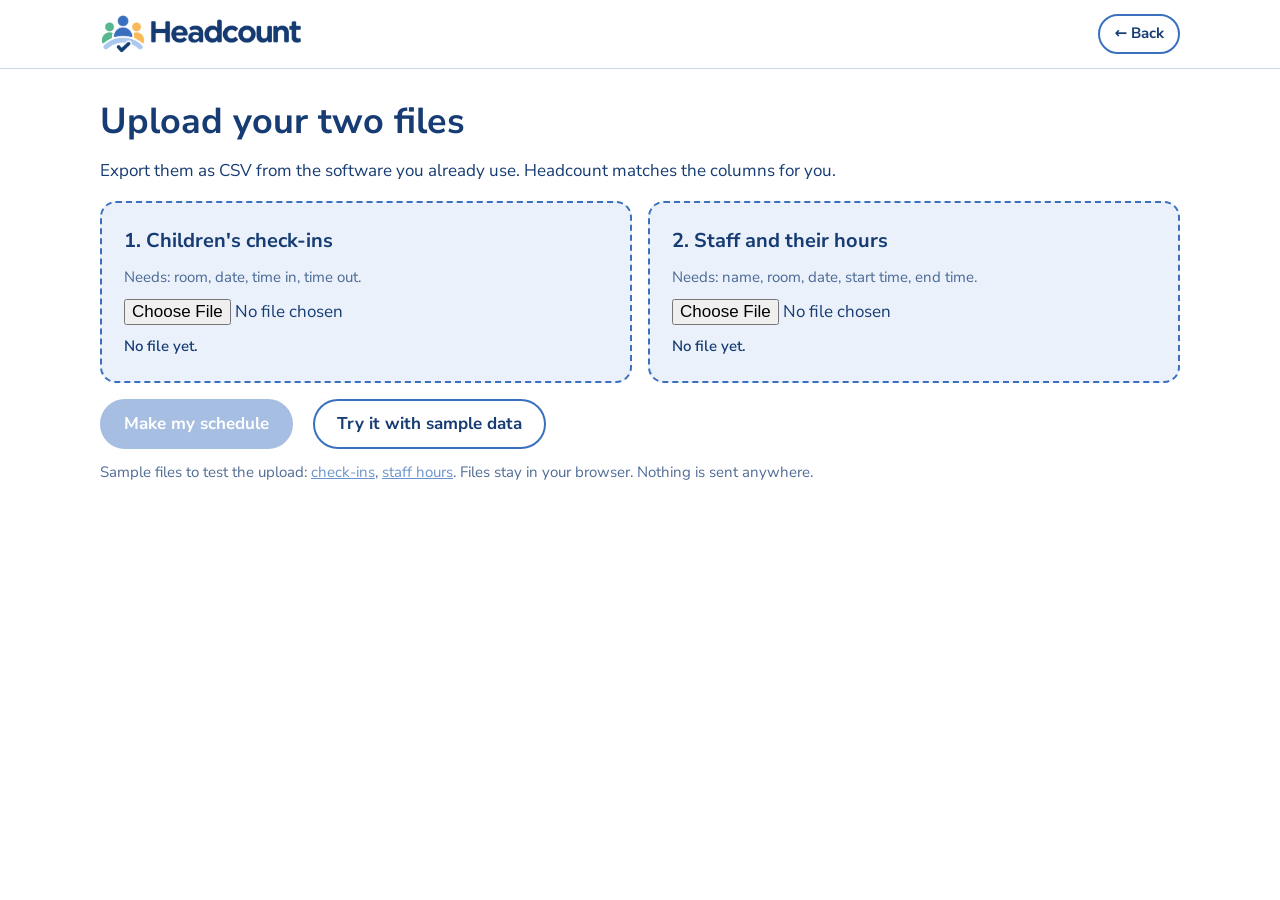
==== app.html @ 4be05e58 "Add files via upload" ====
<!doctype html>
<html lang="en">
<head>
<meta charset="utf-8">
<meta name="viewport" content="width=device-width, initial-scale=1">
<title>Headcount: build a schedule</title>
<link rel="icon" href="logo.png">
<link rel="stylesheet" href="https://fonts.googleapis.com/css2?family=Nunito+Sans:opsz,wght@6..12,400;6..12,600;6..12,700;6..12,800&display=swap">
<link rel="stylesheet" href="styles.css">
</head>
<body>

<div class="top"><div class="wrap">
  <a href="index.html"><img src="logo.png" alt="Headcount home" width="1200" height="236"></a>
  <a class="btn small" href="index.html">&larr; Back</a>
</div></div>

<main class="tool wrap">

  <section id="uploadSection">
    <h2>Upload your two files</h2>
    <p>Export them as CSV from the software you already use. Headcount matches the columns for you.</p>
    <div class="uploads">
      <div class="drop" id="dropAtt">
        <h3>1. Children's check-ins</h3>
        <span class="muted">Needs: room, date, time in, time out.</span>
        <input type="file" id="fileAtt" accept=".csv,text/csv">
        <p class="status" id="statusAtt">No file yet.</p>
        <details id="detAtt" hidden><summary>Columns look wrong? Match them here</summary><div class="maps" id="mapAtt"></div></details>
      </div>
      <div class="drop" id="dropStf">
        <h3>2. Staff and their hours</h3>
        <span class="muted">Needs: name, room, date, start time, end time.</span>
        <input type="file" id="fileStf" accept=".csv,text/csv">
        <p class="status" id="statusStf">No file yet.</p>
        <details id="detStf" hidden><summary>Columns look wrong? Match them here</summary><div class="maps" id="mapStf"></div></details>
      </div>
    </div>
    <div class="actions">
      <button type="button" class="btn primary" id="go" disabled>Make my schedule</button>
      <button type="button" class="btn" id="useSample">Try it with sample data</button>
      <span class="muted">Sample files to test the upload: <a href="sample_checkin_report.csv">check-ins</a>, <a href="sample_staff_timecards.csv">staff hours</a>. Files stay in your browser. Nothing is sent anywhere.</span>
    </div>
  </section>

  <div id="results" hidden>
  <div class="tool" style="padding-block:0">

    <section>
      <p class="note" id="sampleNote" hidden><strong>Sample data.</strong> A fictional center: 8 classrooms, 123 children, 27 staff. The savings below show how the tool works. They are not evidence about a real center.</p>
      <p class="summary" id="summary"></p>
      <div class="tiles" id="tiles"></div>
      <div class="actions">
        <label class="field">Safety cushion
          <select id="buffer"><option value="0">Plan to the busiest day seen</option><option value="1" selected>Busiest day + 1 child per room</option><option value="2">Busiest day + 2 children per room</option></select>
        </label>
        <label class="field">Average hourly wage ($)
          <input type="number" id="wage" value="15" min="7" max="60" step="0.5" style="width:120px">
        </label>
      </div>
      <p class="muted" id="testNote"></p>
    </section>

    <section>
      <div class="bar">
        <h2 id="calTitle">The schedule</h2>
        <div class="seg" id="daySeg" role="group" aria-label="Day of the week"></div>
      </div>
      <div class="legend">
        <span><i class="key kids"></i>Children in the room (number = headcount)</span>
        <span><i class="key home"></i>Staff in their own room</span>
        <span><i class="key moved"></i>Staff helping another room</span>
        <span><i class="key merged"></i>Two rooms combined</span>
        <span><i class="key gap"></i>Short-staffed</span>
      </div>
      <div class="pickbar" id="pickbar"><span class="muted">Click any staff card, then mark them as called out to see the day get repaired.</span></div>
      <div id="repairBox" hidden></div>
      <div class="cal-scroll clickable" id="calendar"></div>
      <p class="muted" id="unusedNote"></p>
    </section>

    <section>
      <div class="bar">
        <h2>Teachers required vs scheduled</h2>
        <label class="field">Age group <select id="unitSel"></select></label>
      </div>
      <div class="panel">
        <p class="muted" id="chartSub"></p>
        <div class="legend">
          <span><i class="sw need"></i>Teachers the law requires (forecast)</span>
          <span><i class="sw"></i>Headcount schedule</span>
          <span><i class="sw cur"></i>The hours in your staff file</span>
          <span><i class="sw short"></i>Your staff file is below ratio here</span>
        </div>
        <div class="chartbox" id="chartbox"><svg id="chart" viewBox="0 0 960 300" role="img" aria-label="Teachers required versus scheduled through the day"></svg><div class="tip" id="tip" hidden></div></div>
        <details><summary>View as table</summary><div class="scroll"><table id="chartTable"></table></div></details>
      </div>
    </section>

    <section>
      <details class="panel"><summary>Rooms and the rules applied to them</summary>
        <div class="scroll"><table id="roomTable"></table></div>
        <p class="muted">North Carolina ratios and group sizes. Rooms in the same age band may be combined before 8:30am and after 4pm when the combined group fits the maximum size. Breaks, staff qualifications and nap-time rules are not modeled yet. Check every rule against the current state code before relying on it.</p>
      </details>
    </section>

  </div>
  </div>
</main>

<script src="engine.js"></script>
<script src="calendar.js"></script>
<script src="sample_data.js"></script>
<script src="app.js"></script>
</body>
</html>
---- styles.css ----
/* ---- Headcount brand ----
   Text is navy. Fills are light blue, yellow, green and white.
   Avenir Next is used where it is installed (Mac, iPhone); Nunito Sans is the look-alike everywhere else. */
:root {
  --navy: #163c73;
  --blue: #3a70be;
  --yellow: #fab95b;
  --green: #59b791;          /* sampled from the logo; swap here if the brand green changes */
  --white: #ffffff;
  --tint: #eaf1fb;           /* light blue, 10% of --blue on white */
  --tint-2: #d3e2f6;
  --line: #c9d8ee;
  --red: #c8372d;            /* only for "short-staffed" warnings */
  --font: "Avenir Next", "Avenir", "Nunito Sans", "Segoe UI", system-ui, sans-serif;
}
* { box-sizing: border-box; }
html { scroll-behavior: smooth; }
@media (prefers-reduced-motion: reduce) { html { scroll-behavior: auto; } }
body { margin: 0; background: var(--white); color: var(--navy); font-family: var(--font); font-size: 17px; line-height: 1.55; }
img { max-width: 100%; }
[hidden] { display: none !important; }
h1, h2, h3, p { margin: 0; }
h2 { font-size: clamp(26px, 3.4vw, 36px); line-height: 1.15; font-weight: 700; text-wrap: balance; }
h3 { font-size: 20px; font-weight: 700; }
a { color: var(--blue); }
:focus-visible { outline: 3px solid var(--yellow); outline-offset: 2px; }
.wrap { width: 100%; max-width: 1120px; margin-inline: auto; padding-inline: 20px; }
.muted { opacity: .75; font-size: 15px; }

/* buttons */
.btn { display: inline-flex; align-items: center; justify-content: center; gap: 8px; font: inherit; font-weight: 700; cursor: pointer; border-radius: 999px; border: 2px solid var(--blue); background: var(--white); color: var(--navy); padding: 10px 22px; text-decoration: none; }
.btn:hover { background: var(--tint); }
.btn.primary { background: var(--blue); color: var(--white); }
.btn.primary:hover { background: var(--navy); border-color: var(--navy); }
.btn.big { font-size: 24px; padding: 18px 44px; background: var(--yellow); border-color: var(--yellow); color: var(--navy); }
.btn.big:hover { background: var(--green); border-color: var(--green); }
.btn.small { font-size: 15px; padding: 6px 14px; }
.btn:disabled { opacity: .45; cursor: not-allowed; }

/* ---------- landing page ---------- */
.hero { min-height: 78vh; display: flex; flex-direction: column; align-items: center; justify-content: center; gap: 22px; text-align: center; padding-block: 48px; }
.hero img { width: min(640px, 86vw); height: auto; }
.hero .sub { font-size: clamp(20px, 2.6vw, 28px); max-width: 26ch; line-height: 1.3; }
.hero .cue { margin-top: 18px; font-size: 15px; font-weight: 700; color: var(--blue); text-decoration: none; }
.hook { background: var(--blue); color: var(--white); padding-block: 64px; }
.hook .wrap { display: grid; grid-template-columns: auto 1fr; gap: 12px 40px; align-items: center; }
.hook .num { font-size: clamp(88px, 14vw, 168px); font-weight: 800; line-height: .9; color: var(--yellow); }
.hook .claim { font-size: clamp(22px, 2.8vw, 32px); line-height: 1.25; font-weight: 600; max-width: 24ch; }
.hook .src { grid-column: 1 / -1; font-size: 15px; opacity: .9; }
.about { padding-block: 64px; }
.about .wrap { display: flex; flex-direction: column; gap: 28px; }
.about p.lead { font-size: clamp(19px, 2vw, 22px); max-width: 62ch; }
.steps { display: grid; grid-template-columns: repeat(auto-fit, minmax(240px, 1fr)); gap: 16px; padding: 0; margin: 0; list-style: none; counter-reset: step; }
.steps li { counter-increment: step; background: var(--tint); border-radius: 16px; padding: 20px; display: flex; flex-direction: column; gap: 6px; }
.steps li::before { content: counter(step); width: 36px; height: 36px; border-radius: 50%; display: grid; place-items: center; font-weight: 800; background: var(--yellow); }
.steps li:nth-child(2)::before { background: var(--green); }
.steps li:nth-child(3)::before { background: var(--blue); color: var(--white); }
.demo { background: var(--tint); padding-block: 64px; }
.demo .wrap { display: flex; flex-direction: column; gap: 18px; }
.cta { padding-block: 80px; text-align: center; display: flex; flex-direction: column; align-items: center; gap: 18px; }
footer { padding-block: 28px; font-size: 14px; opacity: .75; text-align: center; }

/* ---------- shared: day picker, legend ---------- */
.bar { display: flex; flex-wrap: wrap; gap: 12px 24px; align-items: center; justify-content: space-between; }
.seg { display: inline-flex; flex-wrap: wrap; border: 2px solid var(--blue); border-radius: 999px; overflow: hidden; background: var(--white); }
.seg button { font: inherit; font-weight: 700; border: 0; background: transparent; color: var(--navy); padding: 8px 18px; cursor: pointer; }
.seg button[aria-pressed="true"] { background: var(--blue); color: var(--white); }
.legend { display: flex; flex-wrap: wrap; gap: 8px 20px; font-size: 15px; }
.legend span { display: inline-flex; align-items: center; gap: 8px; }
.key { width: 22px; height: 16px; border-radius: 5px; display: inline-block; }
.key.kids { background: linear-gradient(90deg, rgba(58,112,190,.25), rgba(58,112,190,.85)); }
.key.home { background: var(--green); }
.key.moved { background: var(--yellow); }
.key.gap { background: var(--white); border: 2px dashed var(--red); }
.key.merged { background: repeating-linear-gradient(135deg, var(--white) 0 4px, var(--tint-2) 4px 8px); border: 1px solid var(--blue); }

/* ---------- the calendar ---------- */
.cal-scroll { max-width: 100%; padding-bottom: 14px; overflow-x: auto; background: var(--white); border-radius: 16px; border: 1px solid var(--line); }
.cal { display: grid; grid-template-columns: 58px repeat(var(--cols), minmax(190px, 1fr)); min-width: calc(58px + var(--cols) * 190px); }
.cal-head { height: 58px; padding: 8px 10px; border-bottom: 1px solid var(--line); display: flex; flex-direction: column; justify-content: center; line-height: 1.2; position: sticky; top: 0; background: var(--white); z-index: 3; }
.cal-head strong { font-size: 16px; }
.cal-head span { font-size: 12.5px; opacity: .75; }
.cal-col { border-left: 1px solid var(--line); min-width: 0; }
.cal-body { position: relative; }
.cal-gutter .cal-hour { position: absolute; right: 8px; transform: translateY(-50%); font-size: 12px; font-weight: 600; opacity: .7; white-space: nowrap; }
.cal-gutter .cal-hour:first-child { transform: none; }
.cal-lines { position: absolute; inset: 0; background-image: linear-gradient(to bottom, var(--line) 1px, transparent 1px); }
.cal-band { position: absolute; top: 0; bottom: 0; left: 0; width: 30%; }
.cal-kids { position: absolute; left: 3px; right: 3px; display: flex; align-items: flex-start; justify-content: center; padding-top: 3px; font-size: 13px; font-weight: 800; color: var(--navy); }
.cal-kids.dark { color: var(--white); }
.cal-merged { position: absolute; left: 3px; right: 3px; background: repeating-linear-gradient(135deg, transparent 0 5px, rgba(255,255,255,.55) 5px 10px); border-left: 3px solid var(--navy); pointer-events: none; }
.cal-staff { position: absolute; top: 0; bottom: 0; left: 30%; right: 4px; }
.cal-card { position: absolute; font: inherit; text-align: left; border: 0; border-radius: 8px; padding: 4px 6px; overflow: hidden; color: var(--navy); background: var(--green); display: flex; flex-direction: column; gap: 1px; cursor: default; box-shadow: 0 0 0 1.5px var(--white); }
.cal-card.moved { background: var(--yellow); }
.cal-card .nm { font-size: 12.5px; font-weight: 800; line-height: 1.15; }
.cal-card .tm { font-size: 11px; line-height: 1.15; opacity: .85; }
.cal-card.narrow { flex-direction: row; align-items: flex-start; padding: 5px 2px; }
.cal-card.narrow .nm { writing-mode: vertical-rl; white-space: nowrap; font-size: 13px; }
.cal-card.narrow .tm { display: none; }
.cal-card.changed { box-shadow: 0 0 0 3px var(--navy); z-index: 2; }
.cal-card.picked { box-shadow: 0 0 0 3px var(--blue), 0 4px 12px rgba(22,60,115,.35); z-index: 2; }
.clickable .cal-card { cursor: pointer; }
.clickable .cal-card:hover { filter: brightness(1.06); box-shadow: 0 0 0 2px var(--navy); }
.cal-gap { position: absolute; left: 0; right: 0; border: 2px dashed var(--red); border-radius: 8px; background: rgba(255,255,255,.92); color: var(--red); font-size: 11.5px; font-weight: 800; line-height: 1.2; padding: 3px 6px; z-index: 1; overflow: hidden; }

/* ---------- the tool page ---------- */
.top { border-bottom: 1px solid var(--line); }
.top .wrap { display: flex; align-items: center; justify-content: space-between; gap: 16px; padding-block: 14px; }
.top img { height: 40px; width: auto; display: block; }
.tool { display: flex; flex-direction: column; gap: 36px; padding-block: 32px 72px; }
section { display: flex; flex-direction: column; gap: 16px; }
section > *, .wrap > *, .tool > * { min-width: 0; }
.uploads { display: grid; grid-template-columns: repeat(auto-fit, minmax(300px, 1fr)); gap: 16px; }
.drop { border: 2px dashed var(--blue); border-radius: 16px; background: var(--tint); padding: 22px; display: flex; flex-direction: column; gap: 10px; }
.drop.over { background: var(--tint-2); }
.drop.ready { border-style: solid; border-color: var(--green); }
.drop input[type="file"] { font: inherit; color: var(--navy); max-width: 100%; }
.drop .status { font-size: 15px; font-weight: 600; }
.drop .status.err { color: var(--red); }
.maps { display: grid; grid-template-columns: repeat(auto-fit, minmax(130px, 1fr)); gap: 8px; }
.field { display: flex; flex-direction: column; gap: 4px; font-size: 14px; font-weight: 600; }
select, input[type="number"] { font: inherit; color: var(--navy); background: var(--white); border: 1.5px solid var(--line); border-radius: 10px; padding: 7px 10px; min-height: 40px; }
details summary { cursor: pointer; font-weight: 700; }
details[open] summary { margin-bottom: 12px; }
.actions { display: flex; flex-wrap: wrap; gap: 12px 20px; align-items: center; }
.tiles { display: grid; grid-template-columns: repeat(auto-fit, minmax(210px, 1fr)); gap: 14px; }
.tile { border-radius: 16px; padding: 18px; background: var(--tint); display: flex; flex-direction: column; gap: 2px; }
.tile .v { font-size: 38px; font-weight: 800; line-height: 1.05; font-variant-numeric: tabular-nums; }
.tile .l { font-size: 15px; font-weight: 700; }
.tile .s { font-size: 14px; opacity: .8; }
.tile.lead { background: var(--blue); color: var(--white); }
.tile.lead .v { color: var(--yellow); }
.summary { font-size: 18px; font-weight: 600; background: var(--tint); border-left: 6px solid var(--green); border-radius: 0 12px 12px 0; padding: 12px 16px; }
.summary.warn { border-left-color: var(--red); }
.pickbar { display: flex; flex-wrap: wrap; align-items: center; gap: 10px 16px; background: var(--tint); border-radius: 12px; padding: 10px 14px; min-height: 58px; }
.result { border-left: 6px solid var(--yellow); background: var(--tint); border-radius: 0 12px 12px 0; padding: 14px 18px; display: flex; flex-direction: column; gap: 8px; }
.result ul { margin: 0; padding-left: 20px; }
.panel { border: 1px solid var(--line); border-radius: 16px; padding: 18px; display: flex; flex-direction: column; gap: 12px; }
.chartbox { position: relative; }
svg { display: block; width: 100%; height: auto; }
svg text { font-family: var(--font); font-size: 12px; fill: var(--navy); opacity: .8; }
.tip { position: absolute; pointer-events: none; background: var(--white); border: 1.5px solid var(--blue); border-radius: 10px; padding: 8px 10px; font-size: 14px; line-height: 1.4; min-width: 180px; box-shadow: 0 6px 18px rgba(22,60,115,.18); }
.tip .row { display: flex; justify-content: space-between; gap: 14px; }
.sw { width: 20px; height: 0; border-top: 4px solid var(--blue); display: inline-block; }
.sw.cur { border-top-color: var(--yellow); }
.sw.need { height: 14px; border: 0; background: var(--tint-2); border-radius: 3px; }
.sw.short { height: 10px; width: 10px; border: 0; background: var(--red); border-radius: 2px; }
.scroll { overflow-x: auto; }
table { border-collapse: collapse; width: 100%; font-size: 15px; }
th, td { text-align: left; padding: 7px 10px; border-bottom: 1px solid var(--line); }
th { font-size: 13px; text-transform: uppercase; letter-spacing: .05em; opacity: .75; }
td.n, th.n { text-align: right; font-variant-numeric: tabular-nums; }
.note { background: #fff4df; border-radius: 12px; padding: 10px 14px; font-size: 15px; }
@media (max-width: 640px) { .hook .wrap { grid-template-columns: 1fr; } body { font-size: 16px; } }
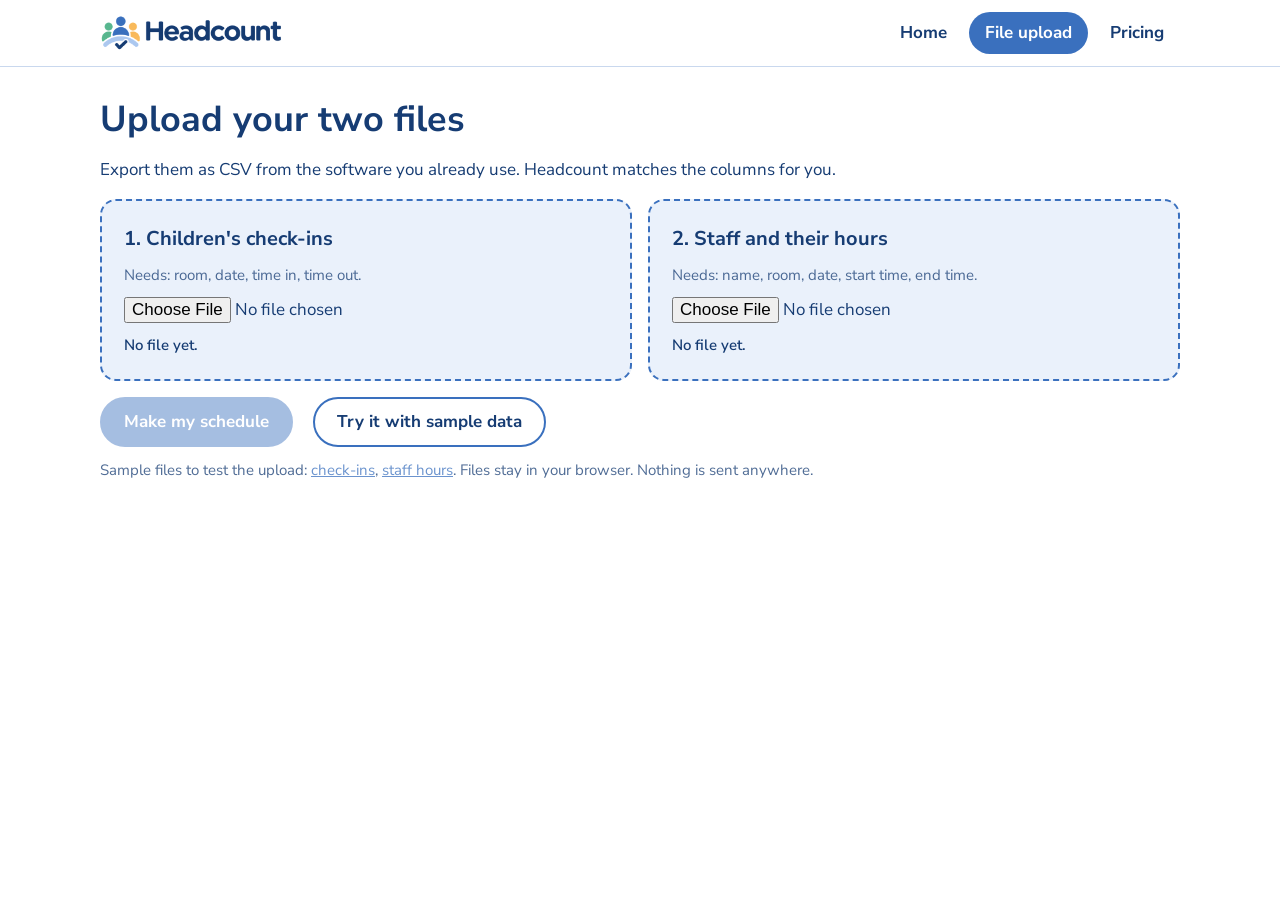
==== commit 01d5e339: "Add files via upload" ====
--- a/app.html
+++ b/app.html
@@ -3,17 +3,17 @@
 <head>
 <meta charset="utf-8">
 <meta name="viewport" content="width=device-width, initial-scale=1">
-<title>Headcount: build a schedule</title>
-<link rel="icon" href="logo.png">
+<title>Headcount: file upload</title>
+<link rel="icon" type="image/png" href="favicon.png">
 <link rel="stylesheet" href="https://fonts.googleapis.com/css2?family=Nunito+Sans:opsz,wght@6..12,400;6..12,600;6..12,700;6..12,800&display=swap">
 <link rel="stylesheet" href="styles.css">
 </head>
 <body>
 
-<div class="top"><div class="wrap">
-  <a href="index.html"><img src="logo.png" alt="Headcount home" width="1200" height="236"></a>
-  <a class="btn small" href="index.html">&larr; Back</a>
-</div></div>
+<header class="top"><div class="wrap">
+  <a class="brand" href="index.html"><img src="logo.png" alt="Headcount" width="1200" height="236"></a>
+  <nav aria-label="Main"><a href="index.html">Home</a><a href="app.html" aria-current="page">File upload</a><a href="pricing.html">Pricing</a></nav>
+</div></header>
 
 <main class="tool wrap">
 
@@ -47,7 +47,7 @@
   <div class="tool" style="padding-block:0">
 
     <section>
-      <p class="note" id="sampleNote" hidden><strong>Sample data.</strong> A fictional center: 8 classrooms, 123 children, 27 staff. The savings below show how the tool works. They are not evidence about a real center.</p>
+      <p class="note" id="sampleNote" hidden><strong>Sample data.</strong> A fictional center: 8 classrooms, 123 children, 33 staff. The savings below show how the tool works. They are not evidence about a real center.</p>
       <p class="summary" id="summary"></p>
       <div class="tiles" id="tiles"></div>
       <div class="actions">
@@ -100,7 +100,7 @@
     <section>
       <details class="panel"><summary>Rooms and the rules applied to them</summary>
         <div class="scroll"><table id="roomTable"></table></div>
-        <p class="muted">North Carolina ratios and group sizes. Rooms in the same age band may be combined before 8:30am and after 4pm when the combined group fits the maximum size. Breaks, staff qualifications and nap-time rules are not modeled yet. Check every rule against the current state code before relying on it.</p>
+        <p class="muted">North Carolina rules in three categories: infants 1:5, toddlers 1:6, preschoolers 1:10. The state sets 1:10 at age 2, 1:15 at age 3 and 1:20 at age 4, and applies the youngest child's ratio to a mixed group, so one preschool category uses 1:10. Rooms in the same category may be combined before 8:30am and after 4pm when the combined group fits the maximum size. Breaks, staff qualifications and nap-time rules are not modeled yet. Check every rule against the current state code before relying on it.</p>
       </details>
     </section>
 
--- a/styles.css
+++ b/styles.css
@@ -38,15 +38,12 @@
 .btn:disabled { opacity: .45; cursor: not-allowed; }
 
 /* ---------- landing page ---------- */
-.hero { min-height: 78vh; display: flex; flex-direction: column; align-items: center; justify-content: center; gap: 22px; text-align: center; padding-block: 48px; }
+.hero { min-height: 70vh; display: flex; flex-direction: column; align-items: center; justify-content: center; gap: 22px; text-align: center; padding-block: 48px; }
 .hero img { width: min(640px, 86vw); height: auto; }
 .hero .sub { font-size: clamp(20px, 2.6vw, 28px); max-width: 26ch; line-height: 1.3; }
 .hero .cue { margin-top: 18px; font-size: 15px; font-weight: 700; color: var(--blue); text-decoration: none; }
 .hook { background: var(--blue); color: var(--white); padding-block: 64px; }
-.hook .wrap { display: grid; grid-template-columns: auto 1fr; gap: 12px 40px; align-items: center; }
-.hook .num { font-size: clamp(88px, 14vw, 168px); font-weight: 800; line-height: .9; color: var(--yellow); }
-.hook .claim { font-size: clamp(22px, 2.8vw, 32px); line-height: 1.25; font-weight: 600; max-width: 24ch; }
-.hook .src { grid-column: 1 / -1; font-size: 15px; opacity: .9; }
+.hook .statement { font-size: clamp(24px, 3.2vw, 38px); line-height: 1.3; font-weight: 700; max-width: 32ch; text-wrap: balance; }
 .about { padding-block: 64px; }
 .about .wrap { display: flex; flex-direction: column; gap: 28px; }
 .about p.lead { font-size: clamp(19px, 2vw, 22px); max-width: 62ch; }
@@ -55,6 +52,8 @@
 .steps li::before { content: counter(step); width: 36px; height: 36px; border-radius: 50%; display: grid; place-items: center; font-weight: 800; background: var(--yellow); }
 .steps li:nth-child(2)::before { background: var(--green); }
 .steps li:nth-child(3)::before { background: var(--blue); color: var(--white); }
+.directors { border-left: 8px solid var(--green); background: var(--tint); border-radius: 0 16px 16px 0; padding: 24px 28px; display: flex; flex-direction: column; gap: 8px; }
+.directors p { font-size: clamp(18px, 2vw, 21px); max-width: 60ch; }
 .demo { background: var(--tint); padding-block: 64px; }
 .demo .wrap { display: flex; flex-direction: column; gap: 18px; }
 .cta { padding-block: 80px; text-align: center; display: flex; flex-direction: column; align-items: center; gap: 18px; }
@@ -76,8 +75,8 @@
 
 /* ---------- the calendar ---------- */
 .cal-scroll { max-width: 100%; padding-bottom: 14px; overflow-x: auto; background: var(--white); border-radius: 16px; border: 1px solid var(--line); }
-.cal { display: grid; grid-template-columns: 58px repeat(var(--cols), minmax(190px, 1fr)); min-width: calc(58px + var(--cols) * 190px); }
-.cal-head { height: 58px; padding: 8px 10px; border-bottom: 1px solid var(--line); display: flex; flex-direction: column; justify-content: center; line-height: 1.2; position: sticky; top: 0; background: var(--white); z-index: 3; }
+.cal { display: grid; }
+.cal-head { height: 58px; padding: 8px 10px; border-bottom: 1px solid var(--line); display: flex; flex-direction: column; justify-content: center; line-height: 1.2; background: var(--white); }
 .cal-head strong { font-size: 16px; }
 .cal-head span { font-size: 12.5px; opacity: .75; }
 .cal-col { border-left: 1px solid var(--line); min-width: 0; }
@@ -85,11 +84,11 @@
 .cal-gutter .cal-hour { position: absolute; right: 8px; transform: translateY(-50%); font-size: 12px; font-weight: 600; opacity: .7; white-space: nowrap; }
 .cal-gutter .cal-hour:first-child { transform: none; }
 .cal-lines { position: absolute; inset: 0; background-image: linear-gradient(to bottom, var(--line) 1px, transparent 1px); }
-.cal-band { position: absolute; top: 0; bottom: 0; left: 0; width: 30%; }
+.cal-band { position: absolute; top: 0; bottom: 0; left: 0; width: 56px; }
 .cal-kids { position: absolute; left: 3px; right: 3px; display: flex; align-items: flex-start; justify-content: center; padding-top: 3px; font-size: 13px; font-weight: 800; color: var(--navy); }
 .cal-kids.dark { color: var(--white); }
 .cal-merged { position: absolute; left: 3px; right: 3px; background: repeating-linear-gradient(135deg, transparent 0 5px, rgba(255,255,255,.55) 5px 10px); border-left: 3px solid var(--navy); pointer-events: none; }
-.cal-staff { position: absolute; top: 0; bottom: 0; left: 30%; right: 4px; }
+.cal-staff { position: absolute; top: 0; bottom: 0; left: 60px; right: 4px; }
 .cal-card { position: absolute; font: inherit; text-align: left; border: 0; border-radius: 8px; padding: 4px 6px; overflow: hidden; color: var(--navy); background: var(--green); display: flex; flex-direction: column; gap: 1px; cursor: default; box-shadow: 0 0 0 1.5px var(--white); }
 .cal-card.moved { background: var(--yellow); }
 .cal-card .nm { font-size: 12.5px; font-weight: 800; line-height: 1.15; }
@@ -104,9 +103,13 @@
 .cal-gap { position: absolute; left: 0; right: 0; border: 2px dashed var(--red); border-radius: 8px; background: rgba(255,255,255,.92); color: var(--red); font-size: 11.5px; font-weight: 800; line-height: 1.2; padding: 3px 6px; z-index: 1; overflow: hidden; }
 
 /* ---------- the tool page ---------- */
-.top { border-bottom: 1px solid var(--line); }
-.top .wrap { display: flex; align-items: center; justify-content: space-between; gap: 16px; padding-block: 14px; }
-.top img { height: 40px; width: auto; display: block; }
+.top { border-bottom: 1px solid var(--line); background: var(--white); position: sticky; top: 0; z-index: 10; }
+.top .wrap { display: flex; flex-wrap: wrap; align-items: center; justify-content: space-between; gap: 8px 16px; padding-block: 12px; }
+.top .brand img { height: 36px; width: auto; display: block; }
+.top nav { display: flex; flex-wrap: wrap; gap: 6px; }
+.top nav a { font-weight: 700; color: var(--navy); text-decoration: none; padding: 8px 16px; border-radius: 999px; }
+.top nav a:hover { background: var(--tint); }
+.top nav a[aria-current="page"] { background: var(--blue); color: var(--white); }
 .tool { display: flex; flex-direction: column; gap: 36px; padding-block: 32px 72px; }
 section { display: flex; flex-direction: column; gap: 16px; }
 section > *, .wrap > *, .tool > * { min-width: 0; }
@@ -152,3 +155,13 @@
 td.n, th.n { text-align: right; font-variant-numeric: tabular-nums; }
 .note { background: #fff4df; border-radius: 12px; padding: 10px 14px; font-size: 15px; }
 @media (max-width: 640px) { .hook .wrap { grid-template-columns: 1fr; } body { font-size: 16px; } }
+
+/* ---------- pricing page ---------- */
+.badge { font-weight: 800; font-size: 20px; color: var(--navy); background: var(--yellow); border-radius: 999px; padding: 6px 18px; }
+table.price { font-size: 18px; border: 1px solid var(--line); border-radius: 16px; overflow: hidden; border-collapse: separate; border-spacing: 0; min-width: 620px; }
+table.price th { background: var(--navy); color: var(--white); opacity: 1; font-size: 15px; text-transform: none; letter-spacing: 0; padding: 14px 16px; }
+table.price td { padding: 14px 16px; }
+table.price tr.pick td { background: #fdeccf; }
+table.price tr.total td { background: var(--tint); border-bottom: 0; }
+.chips { list-style: none; margin: 0; padding: 0; display: grid; grid-template-columns: repeat(auto-fit, minmax(200px, 1fr)); gap: 12px; }
+.chips li { text-align: center; font-weight: 700; background: var(--tint); border: 2px solid var(--blue); border-radius: 12px; padding: 12px; }
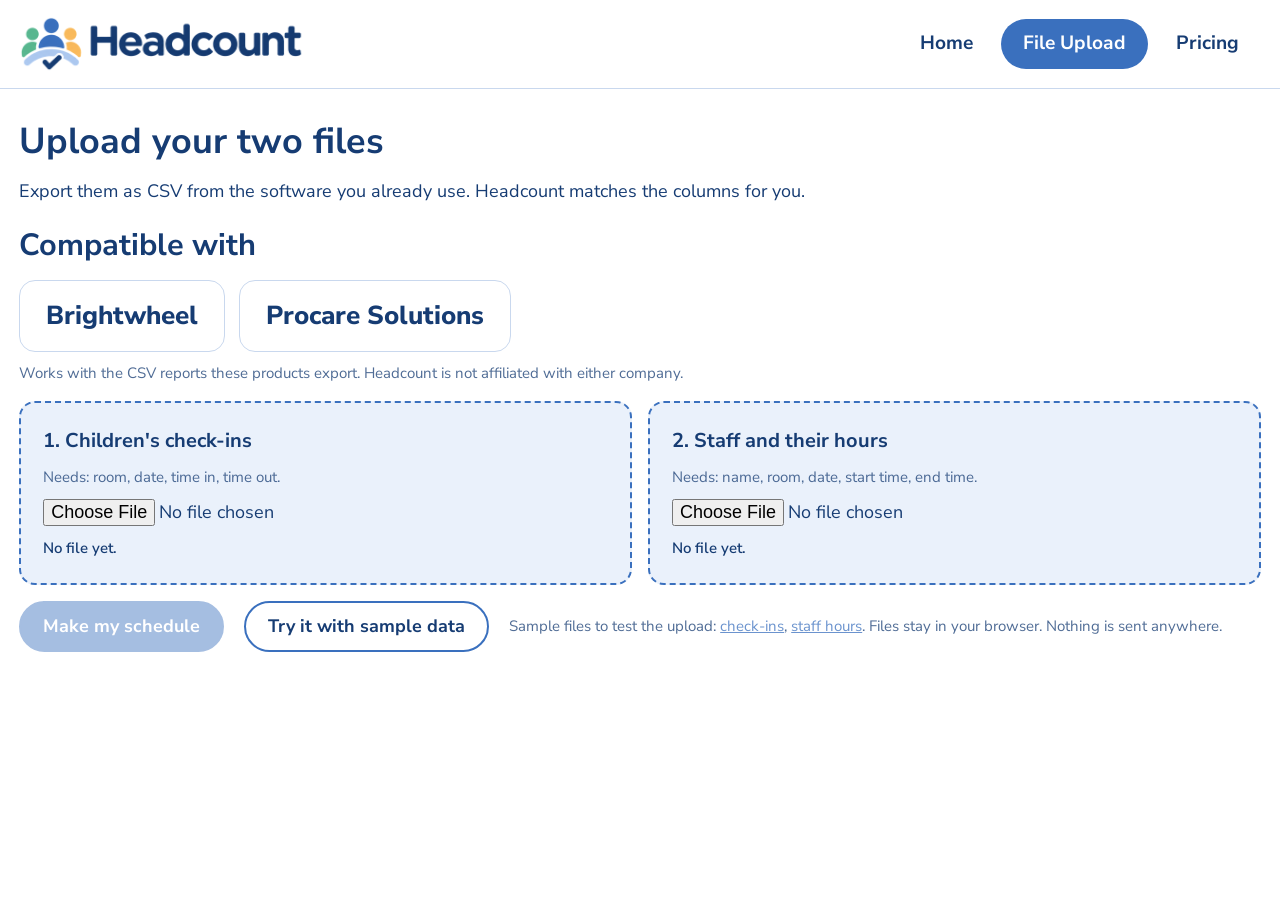
==== commit 7a8674a0: "Add files via upload" ====
--- a/app.html
+++ b/app.html
@@ -12,7 +12,7 @@
 
 <header class="top"><div class="wrap">
   <a class="brand" href="index.html"><img src="logo.png" alt="Headcount" width="1200" height="236"></a>
-  <nav aria-label="Main"><a href="index.html">Home</a><a href="app.html" aria-current="page">File upload</a><a href="pricing.html">Pricing</a></nav>
+  <nav aria-label="Main"><a href="index.html">Home</a><a href="app.html" aria-current="page">File Upload</a><a href="pricing.html">Pricing</a></nav>
 </div></header>
 
 <main class="tool wrap">
@@ -20,6 +20,14 @@
   <section id="uploadSection">
     <h2>Upload your two files</h2>
     <p>Export them as CSV from the software you already use. Headcount matches the columns for you.</p>
+    <div class="compat">
+      <h3 class="compat-title">Compatible with</h3>
+      <div class="compat-logos">
+        <span class="compat-logo"><img src="brightwheel.png" alt="Brightwheel" onerror="this.replaceWith(document.createTextNode('Brightwheel'))"></span>
+        <span class="compat-logo"><img src="procare.png" alt="Procare Solutions" onerror="this.replaceWith(document.createTextNode('Procare Solutions'))"></span>
+      </div>
+      <span class="muted">Works with the CSV reports these products export. Headcount is not affiliated with either company.</span>
+    </div>
     <div class="uploads">
       <div class="drop" id="dropAtt">
         <h3>1. Children's check-ins</h3>
--- a/styles.css
+++ b/styles.css
@@ -16,7 +16,7 @@
 * { box-sizing: border-box; }
 html { scroll-behavior: smooth; }
 @media (prefers-reduced-motion: reduce) { html { scroll-behavior: auto; } }
-body { margin: 0; background: var(--white); color: var(--navy); font-family: var(--font); font-size: 17px; line-height: 1.55; }
+body { margin: 0; background: var(--white); color: var(--navy); font-family: var(--font); font-size: 18px; line-height: 1.55; }
 img { max-width: 100%; }
 [hidden] { display: none !important; }
 h1, h2, h3, p { margin: 0; }
@@ -24,7 +24,7 @@
 h3 { font-size: 20px; font-weight: 700; }
 a { color: var(--blue); }
 :focus-visible { outline: 3px solid var(--yellow); outline-offset: 2px; }
-.wrap { width: 100%; max-width: 1120px; margin-inline: auto; padding-inline: 20px; }
+.wrap { width: 100%; margin-inline: auto; padding-inline: clamp(12px, 1.5vw, 24px); }
 .muted { opacity: .75; font-size: 15px; }
 
 /* buttons */
@@ -43,17 +43,17 @@
 .hero .sub { font-size: clamp(20px, 2.6vw, 28px); max-width: 26ch; line-height: 1.3; }
 .hero .cue { margin-top: 18px; font-size: 15px; font-weight: 700; color: var(--blue); text-decoration: none; }
 .hook { background: var(--blue); color: var(--white); padding-block: 64px; }
-.hook .statement { font-size: clamp(24px, 3.2vw, 38px); line-height: 1.3; font-weight: 700; max-width: 32ch; text-wrap: balance; }
+.hook .statement { font-size: clamp(24px, 3.2vw, 38px); line-height: 1.3; font-weight: 700; text-wrap: pretty; }
 .about { padding-block: 64px; }
 .about .wrap { display: flex; flex-direction: column; gap: 28px; }
-.about p.lead { font-size: clamp(19px, 2vw, 22px); max-width: 62ch; }
+.about p.lead { font-size: clamp(19px, 1.7vw, 24px); }
 .steps { display: grid; grid-template-columns: repeat(auto-fit, minmax(240px, 1fr)); gap: 16px; padding: 0; margin: 0; list-style: none; counter-reset: step; }
 .steps li { counter-increment: step; background: var(--tint); border-radius: 16px; padding: 20px; display: flex; flex-direction: column; gap: 6px; }
 .steps li::before { content: counter(step); width: 36px; height: 36px; border-radius: 50%; display: grid; place-items: center; font-weight: 800; background: var(--yellow); }
 .steps li:nth-child(2)::before { background: var(--green); }
 .steps li:nth-child(3)::before { background: var(--blue); color: var(--white); }
 .directors { border-left: 8px solid var(--green); background: var(--tint); border-radius: 0 16px 16px 0; padding: 24px 28px; display: flex; flex-direction: column; gap: 8px; }
-.directors p { font-size: clamp(18px, 2vw, 21px); max-width: 60ch; }
+.directors p { font-size: clamp(18px, 1.6vw, 23px); }
 .demo { background: var(--tint); padding-block: 64px; }
 .demo .wrap { display: flex; flex-direction: column; gap: 18px; }
 .cta { padding-block: 80px; text-align: center; display: flex; flex-direction: column; align-items: center; gap: 18px; }
@@ -104,10 +104,10 @@
 
 /* ---------- the tool page ---------- */
 .top { border-bottom: 1px solid var(--line); background: var(--white); position: sticky; top: 0; z-index: 10; }
-.top .wrap { display: flex; flex-wrap: wrap; align-items: center; justify-content: space-between; gap: 8px 16px; padding-block: 12px; }
-.top .brand img { height: 36px; width: auto; display: block; }
+.top .wrap { display: flex; flex-wrap: wrap; align-items: center; justify-content: space-between; gap: 8px 16px; padding-block: 16px; }
+.top .brand img { height: clamp(40px, 4.4vw, 56px); width: auto; display: block; }
 .top nav { display: flex; flex-wrap: wrap; gap: 6px; }
-.top nav a { font-weight: 700; color: var(--navy); text-decoration: none; padding: 8px 16px; border-radius: 999px; }
+.top nav a { font-size: clamp(18px, 1.5vw, 22px); font-weight: 700; color: var(--navy); text-decoration: none; padding: 10px 22px; border-radius: 999px; }
 .top nav a:hover { background: var(--tint); }
 .top nav a[aria-current="page"] { background: var(--blue); color: var(--white); }
 .tool { display: flex; flex-direction: column; gap: 36px; padding-block: 32px 72px; }
@@ -156,12 +156,21 @@
 .note { background: #fff4df; border-radius: 12px; padding: 10px 14px; font-size: 15px; }
 @media (max-width: 640px) { .hook .wrap { grid-template-columns: 1fr; } body { font-size: 16px; } }
 
+/* ---------- "Compatible with" strip on the upload page ---------- */
+.compat { display: flex; flex-direction: column; gap: 10px; }
+.compat-title { font-size: clamp(24px, 2.4vw, 32px); }
+.compat-logos { display: flex; flex-wrap: wrap; gap: 14px; align-items: center; }
+.compat-logo { display: inline-flex; align-items: center; justify-content: center; min-height: 72px; padding: 12px 26px; border: 1px solid var(--line); border-radius: 16px; background: var(--white); font-size: 26px; font-weight: 800; }
+.compat-logo img { height: 44px; width: auto; display: block; }
+
 /* ---------- pricing page ---------- */
-.badge { font-weight: 800; font-size: 20px; color: var(--navy); background: var(--yellow); border-radius: 999px; padding: 6px 18px; }
-table.price { font-size: 18px; border: 1px solid var(--line); border-radius: 16px; overflow: hidden; border-collapse: separate; border-spacing: 0; min-width: 620px; }
-table.price th { background: var(--navy); color: var(--white); opacity: 1; font-size: 15px; text-transform: none; letter-spacing: 0; padding: 14px 16px; }
-table.price td { padding: 14px 16px; }
-table.price tr.pick td { background: #fdeccf; }
-table.price tr.total td { background: var(--tint); border-bottom: 0; }
-.chips { list-style: none; margin: 0; padding: 0; display: grid; grid-template-columns: repeat(auto-fit, minmax(200px, 1fr)); gap: 12px; }
-.chips li { text-align: center; font-weight: 700; background: var(--tint); border: 2px solid var(--blue); border-radius: 12px; padding: 12px; }
+.plans { display: grid; grid-template-columns: repeat(auto-fit, minmax(260px, 1fr)); gap: 20px; align-items: stretch; }
+.plan { position: relative; border: 2px solid var(--line); border-radius: 20px; background: var(--white); padding: 32px 28px; display: flex; flex-direction: column; gap: 10px; }
+.plan h3 { font-size: 28px; }
+.plan .rooms { font-weight: 700; color: var(--blue); }
+.plan .amount { font-size: clamp(44px, 4.4vw, 64px); font-weight: 800; line-height: 1.05; font-variant-numeric: tabular-nums; margin-block: 6px; }
+.plan .amount span { font-size: 18px; font-weight: 600; opacity: .75; }
+.plan ul { margin: 6px 0 0; padding: 0; list-style: none; display: flex; flex-direction: column; }
+.plan li { padding: 10px 0; border-top: 1px solid var(--line); }
+.plan.featured { border-color: var(--blue); background: var(--tint); }
+.plan .tag { position: absolute; top: -16px; left: 24px; background: var(--yellow); font-weight: 800; font-size: 15px; border-radius: 999px; padding: 4px 14px; }
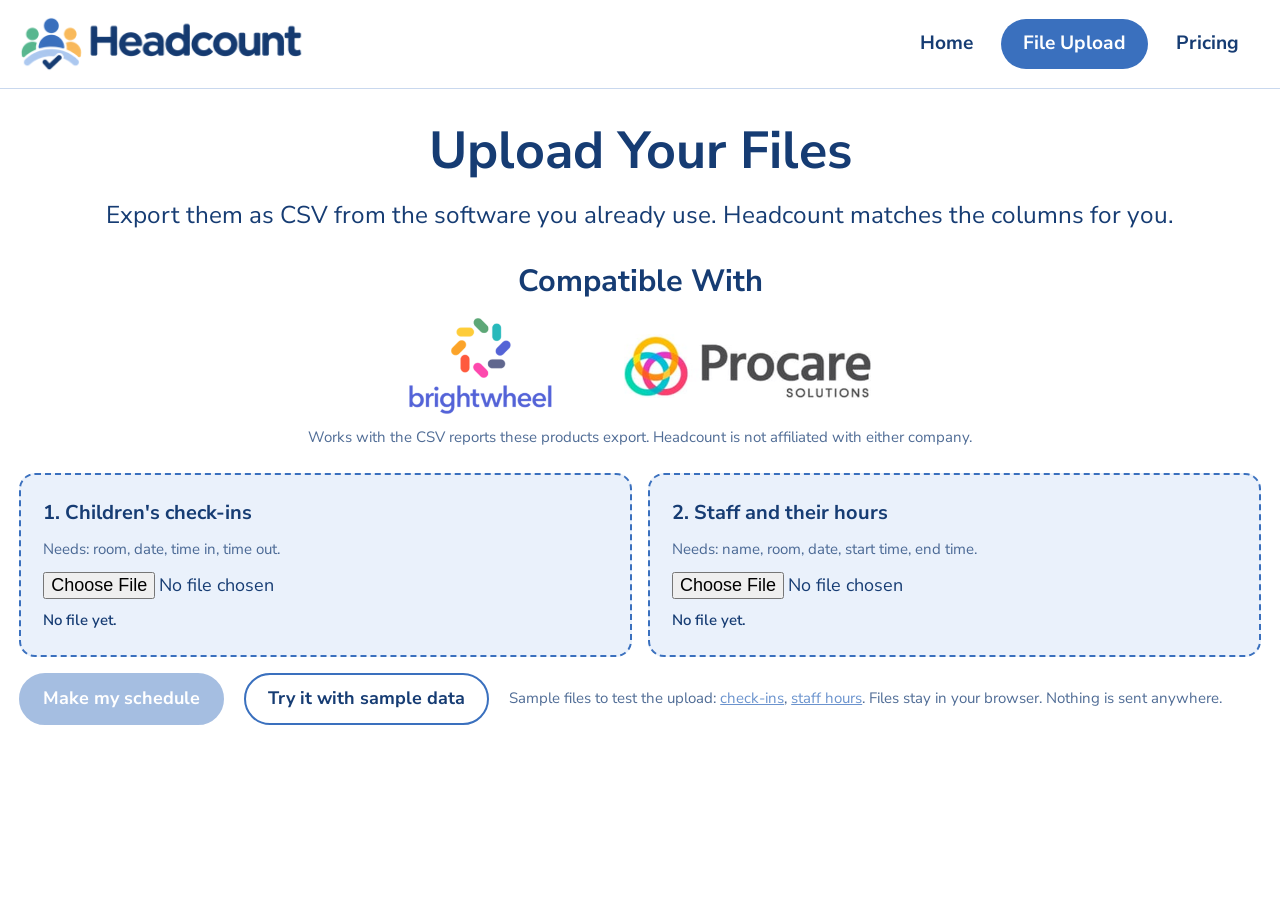
==== commit f8ae17d8: "Add files via upload" ====
--- a/app.html
+++ b/app.html
@@ -18,13 +18,13 @@
 <main class="tool wrap">
 
   <section id="uploadSection">
-    <h2>Upload your two files</h2>
-    <p>Export them as CSV from the software you already use. Headcount matches the columns for you.</p>
+    <h2 class="page-title">Upload Your Files</h2>
+    <p class="page-sub">Export them as CSV from the software you already use. Headcount matches the columns for you.</p>
     <div class="compat">
-      <h3 class="compat-title">Compatible with</h3>
+      <h3 class="compat-title">Compatible With</h3>
       <div class="compat-logos">
-        <span class="compat-logo"><img src="brightwheel.png" alt="Brightwheel" onerror="this.replaceWith(document.createTextNode('Brightwheel'))"></span>
-        <span class="compat-logo"><img src="procare.png" alt="Procare Solutions" onerror="this.replaceWith(document.createTextNode('Procare Solutions'))"></span>
+        <img src="brightwheel.png" alt="Brightwheel" width="256" height="171" style="height:96px">
+        <img src="procare.png" alt="Procare Solutions" width="386" height="100" style="height:64px">
       </div>
       <span class="muted">Works with the CSV reports these products export. Headcount is not affiliated with either company.</span>
     </div>
@@ -108,7 +108,7 @@
     <section>
       <details class="panel"><summary>Rooms and the rules applied to them</summary>
         <div class="scroll"><table id="roomTable"></table></div>
-        <p class="muted">North Carolina rules in three categories: infants 1:5, toddlers 1:6, preschoolers 1:10. The state sets 1:10 at age 2, 1:15 at age 3 and 1:20 at age 4, and applies the youngest child's ratio to a mixed group, so one preschool category uses 1:10. Rooms in the same category may be combined before 8:30am and after 4pm when the combined group fits the maximum size. Breaks, staff qualifications and nap-time rules are not modeled yet. Check every rule against the current state code before relying on it.</p>
+        <p class="muted">North Carolina rules in three categories: Infants 1:5 (largest group 10), Toddlers 1:6 (largest group 12), Preschool 1:10 (largest group 20). Preschool covers ages 2 to 5 and uses the state's ratio for its youngest children. Rooms in the same category may be combined before 8:30am and after 4pm when the combined group fits the largest group size. Breaks, staff qualifications and nap-time rules are not modeled yet.</p>
       </details>
     </section>
 
--- a/styles.css
+++ b/styles.css
@@ -38,12 +38,12 @@
 .btn:disabled { opacity: .45; cursor: not-allowed; }
 
 /* ---------- landing page ---------- */
-.hero { min-height: 70vh; display: flex; flex-direction: column; align-items: center; justify-content: center; gap: 22px; text-align: center; padding-block: 48px; }
+.hero { min-height: 100vh; display: flex; flex-direction: column; align-items: center; justify-content: center; gap: 22px; text-align: center; padding-block: 48px; }
 .hero img { width: min(640px, 86vw); height: auto; }
 .hero .sub { font-size: clamp(20px, 2.6vw, 28px); max-width: 26ch; line-height: 1.3; }
 .hero .cue { margin-top: 18px; font-size: 15px; font-weight: 700; color: var(--blue); text-decoration: none; }
 .hook { background: var(--blue); color: var(--white); padding-block: 64px; }
-.hook .statement { font-size: clamp(24px, 3.2vw, 38px); line-height: 1.3; font-weight: 700; text-wrap: pretty; }
+.hook .statement { font-size: clamp(24px, 3.2vw, 38px); line-height: 1.3; font-weight: 700; text-align: center; text-wrap: balance; }
 .about { padding-block: 64px; }
 .about .wrap { display: flex; flex-direction: column; gap: 28px; }
 .about p.lead { font-size: clamp(19px, 1.7vw, 24px); }
@@ -157,11 +157,12 @@
 @media (max-width: 640px) { .hook .wrap { grid-template-columns: 1fr; } body { font-size: 16px; } }
 
 /* ---------- "Compatible with" strip on the upload page ---------- */
-.compat { display: flex; flex-direction: column; gap: 10px; }
+.page-title { text-align: center; font-size: clamp(34px, 4.2vw, 52px); }
+.page-sub { text-align: center; font-size: clamp(20px, 1.9vw, 26px); }
+.compat { display: flex; flex-direction: column; align-items: center; text-align: center; gap: 12px; padding-block: 8px; }
 .compat-title { font-size: clamp(24px, 2.4vw, 32px); }
-.compat-logos { display: flex; flex-wrap: wrap; gap: 14px; align-items: center; }
-.compat-logo { display: inline-flex; align-items: center; justify-content: center; min-height: 72px; padding: 12px 26px; border: 1px solid var(--line); border-radius: 16px; background: var(--white); font-size: 26px; font-weight: 800; }
-.compat-logo img { height: 44px; width: auto; display: block; }
+.compat-logos { display: flex; flex-wrap: wrap; gap: 20px 72px; align-items: center; justify-content: center; }
+.compat-logos img { width: auto; display: block; }
 
 /* ---------- pricing page ---------- */
 .plans { display: grid; grid-template-columns: repeat(auto-fit, minmax(260px, 1fr)); gap: 20px; align-items: stretch; }
